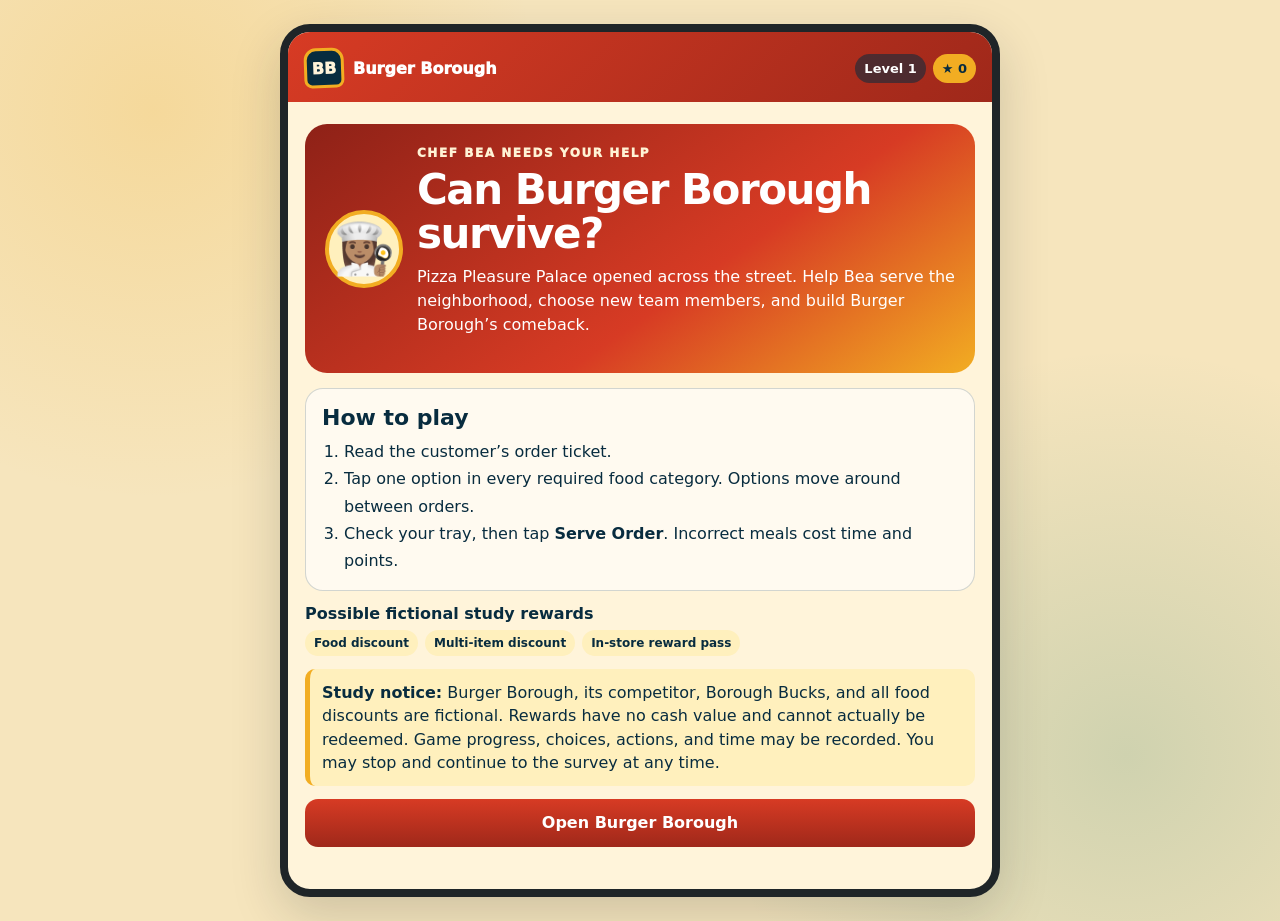
==== game-1.html @ b87ccbc0 "Add files via upload" ====
<!doctype html>
<html lang="en">
<head>
  <meta charset="utf-8">
  <meta name="viewport" content="width=device-width,initial-scale=1,viewport-fit=cover">
  <meta name="theme-color" content="#9f281a">
  <meta name="description" content="Burger Borough restaurant game">
  <meta name="robots" content="noindex,nofollow">
  <title>Burger Borough</title>
  <link rel="stylesheet" href="game.css?v=20261026-tap-v4">
</head>
<body>
  <main class="app-shell" aria-label="Burger Borough restaurant game">
    <header class="topbar">
      <span class="brand"><span class="brand-mark">BB</span><span>Burger Borough</span></span>
      <div class="top-stats">
        <span>Level <strong id="levelStat">1</strong></span>
        <span class="score-pill">★ <strong id="scoreStat">0</strong></span>
      </div>
    </header>
    <section id="screen" class="screen" aria-live="polite"></section>
  </main>
  <noscript>This game requires JavaScript.</noscript>
  <script>window.BB_PATH="game-1";window.BB_STORY=true;</script>
  <script src="game.js?v=20261026-tap-v4"></script>
</body>
</html>
---- game.css ----
:root{
  color-scheme:light;
  --ink:#082c3f;
  --cream:#fff4da;
  --paper:#fffaf0;
  --red:#d73b24;
  --red-dark:#9f281a;
  --teal:#0f746a;
  --teal-dark:#0a574f;
  --gold:#f2ad22;
  --green:#2c8b45;
  --green-soft:#e4f4e7;
  --blue-soft:#e7f4f7;
  --line:rgba(8,44,63,.18);
  --muted:#536b75;
  --shadow:0 18px 50px rgba(23,31,38,.18)
}
*{box-sizing:border-box}
html{background:#f6e5bd}
body{
  margin:0;
  min-height:100dvh;
  color:var(--ink);
  background:
    radial-gradient(circle at 12% 12%,rgba(242,173,34,.22),transparent 28%),
    radial-gradient(circle at 88% 82%,rgba(15,116,106,.17),transparent 30%),
    #f6e5bd;
  font-family:Inter,ui-rounded,"Segoe UI",system-ui,sans-serif
}
button{font:inherit;-webkit-tap-highlight-color:transparent}
.app-shell{
  width:min(100%,720px);
  min-height:100dvh;
  margin:0 auto;
  background:var(--cream);
  box-shadow:var(--shadow);
  display:grid;
  grid-template-rows:auto 1fr;
  overflow:hidden
}
.topbar{
  min-height:70px;
  padding:max(12px,env(safe-area-inset-top)) 16px 10px;
  color:#fff;
  background:linear-gradient(135deg,var(--red),var(--red-dark));
  display:flex;
  align-items:center;
  justify-content:space-between;
  gap:12px;
  position:sticky;
  top:0;
  z-index:20
}
.brand{display:flex;align-items:center;gap:9px;font-weight:950}
.brand-mark{
  width:40px;height:40px;border-radius:12px 12px 8px 8px;
  display:grid;place-items:center;color:var(--cream);background:var(--ink);
  border:3px solid var(--gold);transform:rotate(-2deg)
}
.top-stats{display:flex;align-items:center;gap:7px;font-size:13px;font-weight:900}
.top-stats>span{padding:7px 9px;border-radius:999px;background:rgba(8,44,63,.56);white-space:nowrap}
.score-pill{color:var(--ink)!important;background:var(--gold)!important}
.screen{padding:22px 17px 42px;overflow-y:auto}
h1,h2,h3,p{margin-top:0}
h1{margin-bottom:9px;font-size:clamp(28px,7vw,42px);line-height:1.05;letter-spacing:-.035em}
h2{font-size:22px}h3{font-size:17px}
.lede{font-size:17px;line-height:1.55}
.eyebrow{margin-bottom:6px;color:var(--red-dark);font-size:12px;font-weight:950;letter-spacing:.13em;text-transform:uppercase}
.eyebrow.light{color:#fff3d5}
.hero,.scene-card,.level-card,.panel{margin-bottom:15px;padding:20px;border-radius:22px}
.hero{color:#fff;background:linear-gradient(145deg,#8e2117,#d73b24 60%,#f2ad22)}
.scene-card,.level-card,.panel{background:var(--paper);color:var(--ink);border:1px solid var(--line)}
.hero p,.scene-card p,.level-card p,.panel p{line-height:1.5}
.story-hero{display:grid;grid-template-columns:auto 1fr;gap:14px;align-items:center}
.hero-character{width:78px;height:78px;display:grid;place-items:center;border-radius:50%;background:#fff0bd;border:4px solid var(--gold);font-size:50px}
.scene-characters,.candidate-avatars{display:flex;gap:8px;margin-bottom:12px}
.scene-characters span,.candidate-avatars span{width:60px;height:60px;display:grid;place-items:center;border-radius:50%;background:#fff0bd;border:3px solid var(--gold);font-size:37px}
.how-to{padding:16px;border:1px solid var(--line);border-radius:18px;background:var(--paper)}
.how-to h2{margin-bottom:8px}.how-to ol{margin:0;padding-left:22px;line-height:1.7}
.possibilities{margin:13px 0;display:flex;flex-wrap:wrap;gap:7px}.possibilities strong{width:100%}
.possibilities span{padding:6px 9px;border-radius:999px;background:#fff0bd;font-size:12px;font-weight:850}
.notice,.status{
  margin:13px 0;padding:12px;border-left:5px solid var(--gold);border-radius:10px;
  background:#fff0bd;line-height:1.45
}
.notice.error,.status.error{border-color:var(--red);background:#fde4dd}
.notice.success,.status.success{border-color:var(--green);background:var(--green-soft)}
.notice.info{border-color:var(--teal);background:var(--blue-soft)}
.primary,.secondary,.quiet,.choice,.option,.station-button{
  min-height:48px;border-radius:13px;font-weight:900;cursor:pointer
}
.primary{width:100%;padding:12px 16px;border:0;color:#fff;background:linear-gradient(180deg,var(--red),var(--red-dark))}
.primary:hover{filter:brightness(1.05)}
.secondary{width:100%;padding:11px;border:2px solid var(--teal);color:var(--ink);background:var(--paper)}
.secondary:hover,.choice:hover,.option:hover{background:#e8f6f0}
.quiet{width:100%;margin-top:12px;padding:10px;border:0;color:#5b6670;background:transparent;text-decoration:underline;font-size:13px}
.primary:disabled,.secondary:disabled,.option:disabled{opacity:.48;cursor:not-allowed}
.button-row{display:grid;grid-template-columns:1fr 1fr;gap:9px;margin-top:12px}
.choice-list{display:grid;gap:10px}
.choice{width:100%;padding:13px;border:2px solid var(--teal);background:var(--paper);color:var(--ink);text-align:left}
.choice strong,.choice small{display:block}.choice small{margin-top:5px;color:var(--muted);font-weight:600;line-height:1.4}
.candidate-grid{display:grid;grid-template-columns:1fr 1fr;gap:10px;margin:14px 0}
.candidate{
  min-height:215px;padding:14px;border:2px solid var(--line);border-radius:18px;background:var(--paper);
  color:var(--ink);text-align:left;cursor:pointer;display:flex;flex-direction:column;gap:7px
}
.candidate:hover{border-color:var(--teal);background:#edf8f5}.candidate .avatar{font-size:42px}.candidate strong{font-size:18px}
.candidate small{color:var(--muted);line-height:1.4}.candidate .idea{margin-top:auto;padding-top:9px;border-top:1px solid var(--line);font-size:13px;line-height:1.4}
.unlock-card,.results-hero,.character-strip,.campaign-card{
  display:flex;align-items:center;gap:12px;margin:13px 0;padding:13px;border-radius:16px;
  background:var(--paper);border:1px solid var(--line)
}
.unlock-card>span,.results-hero>span,.character-strip>span,.campaign-card>span{
  width:54px;height:54px;flex:0 0 54px;display:grid;place-items:center;border-radius:14px;background:#f7d7a7;font-size:32px
}
.unlock-card small,.unlock-card strong,.results-hero small,.results-hero strong,.character-strip small,.character-strip strong,.campaign-card small,.campaign-card strong{display:block}
.unlock-card small,.results-hero small,.character-strip small,.campaign-card small{color:var(--muted);line-height:1.35}
.character-strip{background:#fff0bd}.campaign-card{align-items:flex-start;background:#e8f6f0}
.metrics,.play-summary,.results-grid{display:grid;grid-template-columns:repeat(3,1fr);gap:9px;margin:13px 0}
.metrics>div,.play-summary>div,.results-grid>div{padding:11px;border-radius:14px;background:#f6ead0}
.metrics small,.metrics strong,.play-summary small,.play-summary strong,.results-grid small,.results-grid strong{display:block}
.metrics small,.play-summary small,.results-grid small{color:var(--muted);font-size:12px}.metrics strong,.play-summary strong,.results-grid strong{margin-top:3px;font-size:20px}
.results-grid{grid-template-columns:repeat(2,1fr)}
.progress-track{height:12px;margin:9px 0 15px;overflow:hidden;border-radius:999px;background:#e6d8ba}
.progress-fill{height:100%;background:linear-gradient(90deg,var(--gold),var(--red));transition:width .25s ease}
.rush-track{height:14px;margin:7px 0 14px;overflow:hidden;border:2px solid rgba(8,44,63,.2);border-radius:999px;background:#e9ddc6}
.rush-fill{height:100%;background:linear-gradient(90deg,var(--green),var(--gold),var(--red));transform-origin:left;transition:width 1s linear}
.rush-fill.late{background:var(--red)}
.counter-scene{margin:12px 0;padding:14px;border:4px solid #86502e;border-radius:20px;background:linear-gradient(#bde7f2 0 48%,#ead2a5 48% 70%,#9b623d 70%);overflow:hidden}
.queue-label{margin-bottom:8px;font-size:12px;font-weight:900;color:var(--ink)}
.customer-queue{display:flex;gap:8px;align-items:end;min-height:74px;overflow:hidden}
.queue-person{position:relative;min-width:48px;height:61px;display:grid;place-items:start center;padding-top:2px;border-radius:24px 24px 8px 8px;background:rgba(255,250,240,.9);font-size:34px;border:2px solid rgba(8,44,63,.15)}
.queue-person.current{min-width:62px;height:70px;border:4px solid var(--gold);font-size:40px;box-shadow:0 8px 18px rgba(8,44,63,.18)}
.queue-person.done{opacity:.3;filter:grayscale(1)}
.queue-person small{position:absolute;left:2px;right:2px;bottom:-1px;padding:2px;border-radius:5px;background:var(--ink);color:#fff;text-align:center;font-size:8px;font-weight:900;white-space:nowrap;overflow:hidden;text-overflow:ellipsis}
.ticket{position:relative;margin:13px 0;padding:17px 16px 15px;border:1px solid #c8b78d;background:#fffdf4;box-shadow:0 8px 18px rgba(8,44,63,.12);font-family:ui-monospace,"Cascadia Mono",monospace}
.ticket:before{content:"";position:absolute;left:0;right:0;top:-6px;height:10px;background:radial-gradient(circle at 5px 5px,transparent 5px,#fffdf4 5.5px) 0 0/10px 10px repeat-x}
.ticket-head{display:flex;justify-content:space-between;gap:12px;padding-bottom:9px;border-bottom:2px dashed #bdb49d;font-weight:900}
.ticket-items{margin:10px 0 0;padding:0;list-style:none}.ticket-items li{display:flex;justify-content:space-between;gap:12px;padding:5px 0;border-bottom:1px dotted #d6ccb2;font-size:13px;line-height:1.35}
.ticket-items span:last-child{text-align:right;font-weight:800}
.kitchen-heading{display:flex;align-items:end;justify-content:space-between;gap:10px;margin:17px 0 8px}.kitchen-heading h2{margin:0;font-size:19px}.kitchen-heading span{color:var(--muted);font-size:11px;text-align:right}
.station{margin:0 0 11px;padding:13px;border:1px solid var(--line);border-radius:17px;background:var(--paper)}
.station-title{display:flex;justify-content:space-between;gap:10px;align-items:center;margin-bottom:9px}.station-title h3{margin:0}.station-title span{font-size:25px}
.option-group{margin-top:9px}.option-label{display:block;margin-bottom:5px;color:var(--muted);font-size:11px;font-weight:950;letter-spacing:.06em;text-transform:uppercase}
.options{display:flex;flex-wrap:wrap;gap:7px}.option{min-height:41px;padding:8px 11px;border:2px solid #cabd9f;background:#fff;color:var(--ink);font-size:13px}
.option.selected{border-color:var(--teal);color:#fff;background:var(--teal);box-shadow:0 0 0 2px rgba(15,116,106,.16)}
.tray{margin:12px 0;padding:12px;border:3px solid #60696b;border-radius:16px;background:repeating-linear-gradient(135deg,#f0f1ed 0 14px,#e1e5df 14px 28px)}
.tray h3{margin-bottom:7px}.tray-items{display:flex;flex-wrap:wrap;gap:6px;min-height:32px}.tray-item{padding:5px 8px;border-radius:999px;background:#fff;color:var(--ink);font-size:11px;font-weight:800;box-shadow:0 2px 5px rgba(8,44,63,.15)}
.tray-empty{color:var(--muted);font-size:12px}
.complaint{border:3px solid var(--red);background:#fff0e8}.complaint-badge{display:inline-block;margin-bottom:8px;padding:5px 8px;border-radius:999px;color:#fff;background:var(--red);font-size:11px;font-weight:950;letter-spacing:.08em}
.cost-compare{display:grid;grid-template-columns:1fr 1fr;gap:9px;margin:12px 0}.cost-compare>div{padding:12px;border-radius:14px;background:#f6ead0}.cost-compare strong,.cost-compare small{display:block}.cost-compare strong{font-size:21px}.cost-compare small{color:var(--muted)}
.reward-pass{margin:18px 0;border:1px solid #c7c9c8;border-radius:12px;background:#fff;box-shadow:0 14px 30px rgba(8,44,63,.17);overflow:hidden}
.reward-pass.locked{padding:20px;text-align:center;filter:grayscale(.5)}
.pass-top{display:flex;justify-content:space-between;gap:10px;padding:12px 16px;color:#fff;background:#18373f;font-size:11px;letter-spacing:.08em}
.pass-body{padding:19px 18px 10px}.pass-body small{color:#7b1f18;font-weight:950;letter-spacing:.16em}.pass-body h2{margin:5px 0 6px;font-family:Georgia,serif;font-size:25px}
.barcode{width:78%;height:42px;margin:4px auto 7px;background:repeating-linear-gradient(90deg,#111 0 2px,#fff 2px 4px,#111 4px 5px,#fff 5px 8px,#111 8px 12px,#fff 12px 14px)}
.pass-code{text-align:center;font:700 12px ui-monospace,monospace;letter-spacing:.12em}.pass-terms{margin-top:12px;padding:9px 14px;border-top:1px solid #ddd;color:#666;text-align:center;font-size:9px;letter-spacing:.08em}
.sr-only{position:absolute;width:1px;height:1px;padding:0;margin:-1px;overflow:hidden;clip:rect(0,0,0,0);white-space:nowrap;border:0}
@media(max-width:560px){
  .brand>span:last-child{display:none}.topbar{padding-left:10px;padding-right:10px}.story-hero{grid-template-columns:1fr}.hero-character{width:64px;height:64px}.candidate-grid{grid-template-columns:1fr}.candidate{min-height:0}.metrics{grid-template-columns:repeat(3,1fr)}
}
@media(max-width:390px){.top-stats{font-size:11px}.play-summary strong,.metrics strong{font-size:16px}.screen{padding-left:12px;padding-right:12px}.button-row{grid-template-columns:1fr}.ticket-items li{display:block}.ticket-items span{display:block;text-align:left!important;margin-top:2px}}
@media(min-width:800px){body{padding:24px}.app-shell{min-height:calc(100vh - 48px);border:8px solid #1f2528;border-radius:30px}}
@media(prefers-reduced-motion:reduce){*{transition:none!important}}
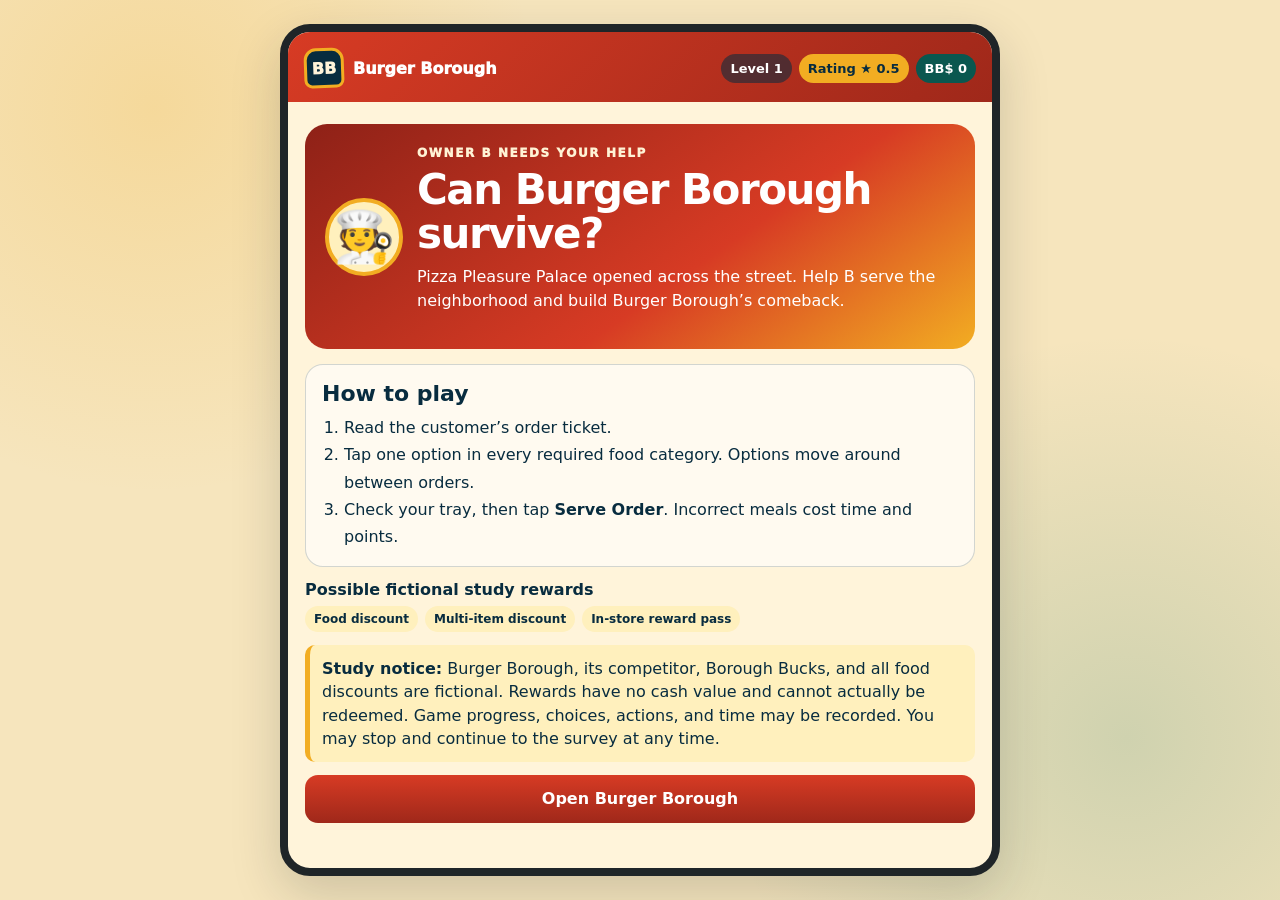
==== commit 86b35e29: "Update Burger Borough gameplay to v5" ====
--- a/game-1.html
+++ b/game-1.html
@@ -7,7 +7,7 @@
   <meta name="description" content="Burger Borough restaurant game">
   <meta name="robots" content="noindex,nofollow">
   <title>Burger Borough</title>
-  <link rel="stylesheet" href="game.css?v=20261026-tap-v4">
+  <link rel="stylesheet" href="game.css?v=20261027-resume-v5">
 </head>
 <body>
   <main class="app-shell" aria-label="Burger Borough restaurant game">
@@ -15,13 +15,14 @@
       <span class="brand"><span class="brand-mark">BB</span><span>Burger Borough</span></span>
       <div class="top-stats">
         <span>Level <strong id="levelStat">1</strong></span>
-        <span class="score-pill">★ <strong id="scoreStat">0</strong></span>
+        <span class="progress-pill"><span id="progressLabel">Rating</span> <strong id="progressStat">★ 0.5</strong></span>
+        <span class="bucks-pill">BB$ <strong id="bucksStat">0</strong></span>
       </div>
     </header>
     <section id="screen" class="screen" aria-live="polite"></section>
   </main>
   <noscript>This game requires JavaScript.</noscript>
   <script>window.BB_PATH="game-1";window.BB_STORY=true;</script>
-  <script src="game.js?v=20261026-tap-v4"></script>
+  <script src="game.js?v=20261027-resume-v5"></script>
 </body>
 </html>
--- a/game.css
+++ b/game.css
@@ -59,7 +59,8 @@
 }
 .top-stats{display:flex;align-items:center;gap:7px;font-size:13px;font-weight:900}
 .top-stats>span{padding:7px 9px;border-radius:999px;background:rgba(8,44,63,.56);white-space:nowrap}
-.score-pill{color:var(--ink)!important;background:var(--gold)!important}
+.progress-pill{color:var(--ink)!important;background:var(--gold)!important}
+.bucks-pill{background:var(--teal-dark)!important}
 .screen{padding:22px 17px 42px;overflow-y:auto}
 h1,h2,h3,p{margin-top:0}
 h1{margin-bottom:9px;font-size:clamp(28px,7vw,42px);line-height:1.05;letter-spacing:-.035em}
@@ -96,8 +97,17 @@
 .quiet{width:100%;margin-top:12px;padding:10px;border:0;color:#5b6670;background:transparent;text-decoration:underline;font-size:13px}
 .primary:disabled,.secondary:disabled,.option:disabled{opacity:.48;cursor:not-allowed}
 .button-row{display:grid;grid-template-columns:1fr 1fr;gap:9px;margin-top:12px}
+.exit-decision-grid{display:grid;grid-template-columns:1fr 1fr;gap:10px;margin:14px 0}
+.exit-decision{
+  width:100%;min-height:58px;padding:12px;border:2px solid var(--teal);border-radius:13px;
+  color:var(--ink);background:var(--paper);font-weight:900;cursor:pointer
+}
+.exit-decision:hover,.exit-decision:focus-visible{background:#e8f6f0;outline:3px solid rgba(15,116,106,.22);outline-offset:2px}
+.decision-note{color:var(--muted);font-size:13px;line-height:1.45}
 .choice-list{display:grid;gap:10px}
 .choice{width:100%;padding:13px;border:2px solid var(--teal);background:var(--paper);color:var(--ink);text-align:left}
+.choice.selected{color:#fff;background:var(--teal);box-shadow:0 0 0 3px rgba(15,116,106,.18)}
+.choice.selected small{color:#e8fffb}
 .choice strong,.choice small{display:block}.choice small{margin-top:5px;color:var(--muted);font-weight:600;line-height:1.4}
 .candidate-grid{display:grid;grid-template-columns:1fr 1fr;gap:10px;margin:14px 0}
 .candidate{
@@ -125,7 +135,13 @@
 .progress-fill{height:100%;background:linear-gradient(90deg,var(--gold),var(--red));transition:width .25s ease}
 .rush-track{height:14px;margin:7px 0 14px;overflow:hidden;border:2px solid rgba(8,44,63,.2);border-radius:999px;background:#e9ddc6}
 .rush-fill{height:100%;background:linear-gradient(90deg,var(--green),var(--gold),var(--red));transform-origin:left;transition:width 1s linear}
+.rush-fill.urgent{background:var(--red);animation:timerPulse .55s ease-in-out infinite alternate}
 .rush-fill.late{background:var(--red)}
+.timer-urgent{color:var(--red);animation:timerTextPulse .55s ease-in-out infinite alternate}
+.app-shell.timer-danger{box-shadow:0 0 0 6px rgba(215,59,36,.7),var(--shadow)}
+.app-shell.timer-danger .screen{box-shadow:inset 0 0 0 4px rgba(215,59,36,.28)}
+@keyframes timerPulse{from{opacity:1}to{opacity:.42}}
+@keyframes timerTextPulse{from{transform:scale(1)}to{transform:scale(1.12)}}
 .counter-scene{margin:12px 0;padding:14px;border:4px solid #86502e;border-radius:20px;background:linear-gradient(#bde7f2 0 48%,#ead2a5 48% 70%,#9b623d 70%);overflow:hidden}
 .queue-label{margin-bottom:8px;font-size:12px;font-weight:900;color:var(--ink)}
 .customer-queue{display:flex;gap:8px;align-items:end;min-height:74px;overflow:hidden}
@@ -134,8 +150,17 @@
 .queue-person.done{opacity:.3;filter:grayscale(1)}
 .queue-person small{position:absolute;left:2px;right:2px;bottom:-1px;padding:2px;border-radius:5px;background:var(--ink);color:#fff;text-align:center;font-size:8px;font-weight:900;white-space:nowrap;overflow:hidden;text-overflow:ellipsis}
 .ticket{position:relative;margin:13px 0;padding:17px 16px 15px;border:1px solid #c8b78d;background:#fffdf4;box-shadow:0 8px 18px rgba(8,44,63,.12);font-family:ui-monospace,"Cascadia Mono",monospace}
+.ticket-error{border:3px solid var(--red);background:#fff2ed}
+.error-flash{animation:errorFlash .65s ease}
+.error-shake{animation:errorShake .42s ease}
+.failure-hero{margin-bottom:16px;padding:24px;border-radius:22px;color:#fff;background:linear-gradient(145deg,#7d1d16,#d73b24 64%,#f2ad22);text-align:center;box-shadow:0 14px 28px rgba(159,40,26,.22)}
+.failure-icon{display:block;margin-bottom:8px;font-size:62px;line-height:1}.failure-hero h1{margin-bottom:10px}.failure-hero p:last-child{margin-bottom:0;line-height:1.5}
+@keyframes errorFlash{0%,100%{box-shadow:var(--shadow)}35%{box-shadow:0 0 0 8px rgba(215,59,36,.55),var(--shadow)}}
+@keyframes errorShake{0%,100%{transform:translateX(0)}20%{transform:translateX(-9px)}40%{transform:translateX(8px)}60%{transform:translateX(-6px)}80%{transform:translateX(4px)}}
 .ticket:before{content:"";position:absolute;left:0;right:0;top:-6px;height:10px;background:radial-gradient(circle at 5px 5px,transparent 5px,#fffdf4 5.5px) 0 0/10px 10px repeat-x}
 .ticket-head{display:flex;justify-content:space-between;gap:12px;padding-bottom:9px;border-bottom:2px dashed #bdb49d;font-weight:900}
+.ticket-jump{position:sticky;top:8px;z-index:9;display:block;margin:-5px 0 11px auto;padding:8px 11px;border:2px solid var(--teal);border-radius:999px;color:var(--ink);background:#fff;font-weight:900;cursor:pointer;box-shadow:0 5px 14px rgba(8,44,63,.15)}
+.ticket-jump:hover,.ticket-jump:focus-visible{background:#e8f6f0}
 .ticket-items{margin:10px 0 0;padding:0;list-style:none}.ticket-items li{display:flex;justify-content:space-between;gap:12px;padding:5px 0;border-bottom:1px dotted #d6ccb2;font-size:13px;line-height:1.35}
 .ticket-items span:last-child{text-align:right;font-weight:800}
 .kitchen-heading{display:flex;align-items:end;justify-content:space-between;gap:10px;margin:17px 0 8px}.kitchen-heading h2{margin:0;font-size:19px}.kitchen-heading span{color:var(--muted);font-size:11px;text-align:right}
@@ -159,6 +184,7 @@
 @media(max-width:560px){
   .brand>span:last-child{display:none}.topbar{padding-left:10px;padding-right:10px}.story-hero{grid-template-columns:1fr}.hero-character{width:64px;height:64px}.candidate-grid{grid-template-columns:1fr}.candidate{min-height:0}.metrics{grid-template-columns:repeat(3,1fr)}
 }
-@media(max-width:390px){.top-stats{font-size:11px}.play-summary strong,.metrics strong{font-size:16px}.screen{padding-left:12px;padding-right:12px}.button-row{grid-template-columns:1fr}.ticket-items li{display:block}.ticket-items span{display:block;text-align:left!important;margin-top:2px}}
+@media(max-width:470px){.top-stats{font-size:10px;gap:4px}.top-stats>span{padding:6px}.exit-decision-grid{grid-template-columns:1fr}}
+@media(max-width:390px){.play-summary strong,.metrics strong{font-size:16px}.screen{padding-left:12px;padding-right:12px}.button-row{grid-template-columns:1fr}.ticket-items li{display:block}.ticket-items span{display:block;text-align:left!important;margin-top:2px}}
 @media(min-width:800px){body{padding:24px}.app-shell{min-height:calc(100vh - 48px);border:8px solid #1f2528;border-radius:30px}}
-@media(prefers-reduced-motion:reduce){*{transition:none!important}}
+@media(prefers-reduced-motion:reduce){*{transition:none!important;animation:none!important}}
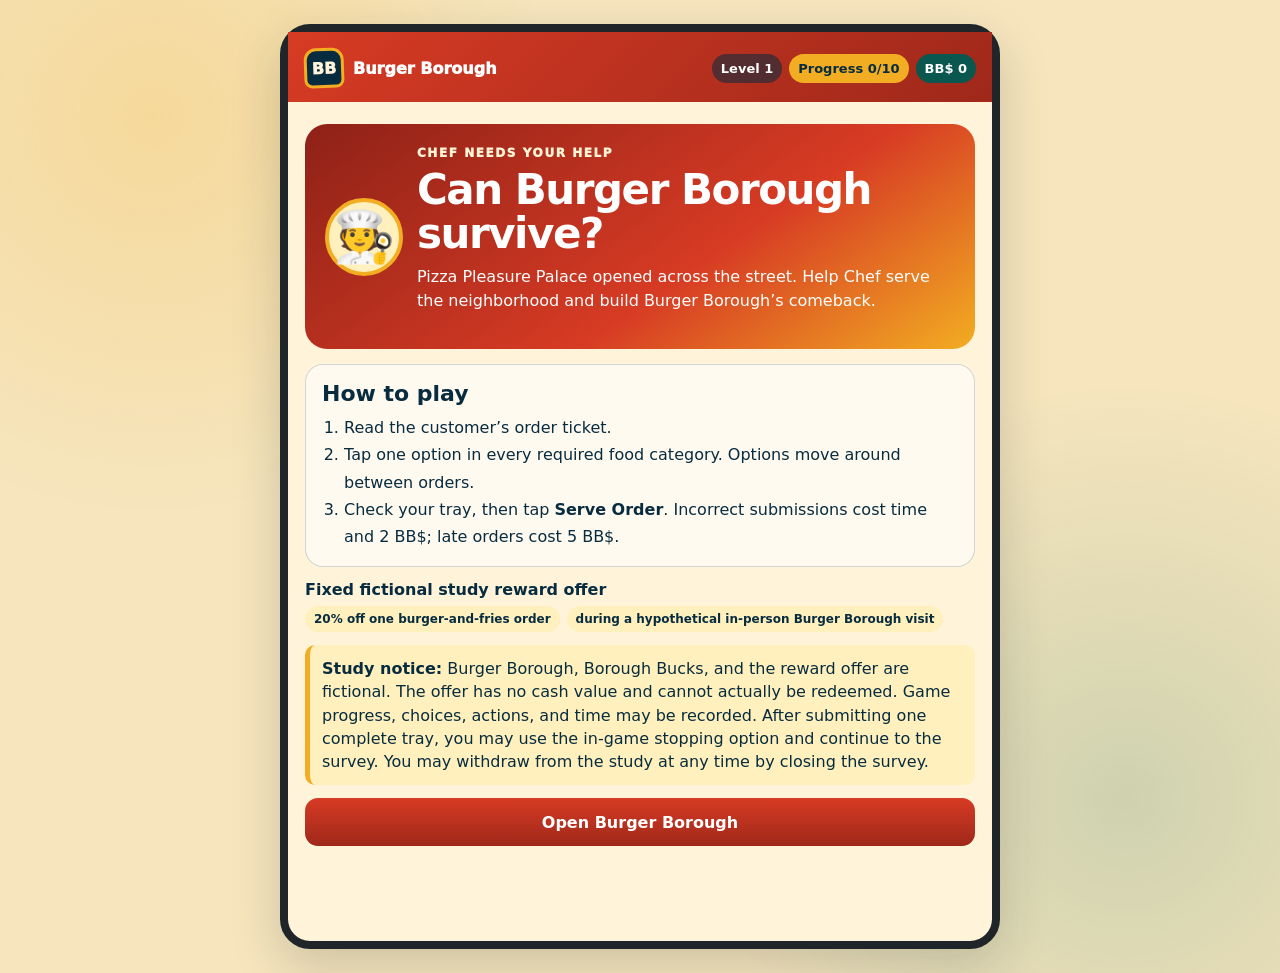
==== commit a342442e: "Add files via upload" ====
--- a/game-1.html
+++ b/game-1.html
@@ -7,22 +7,24 @@
   <meta name="description" content="Burger Borough restaurant game">
   <meta name="robots" content="noindex,nofollow">
   <title>Burger Borough</title>
-  <link rel="stylesheet" href="game.css?v=20261027-resume-v5">
+  <link rel="stylesheet" href="game.css?v=20261102-thesis-instrument-v9-1-json">
 </head>
 <body>
   <main class="app-shell" aria-label="Burger Borough restaurant game">
     <header class="topbar">
       <span class="brand"><span class="brand-mark">BB</span><span>Burger Borough</span></span>
       <div class="top-stats">
+        <button id="pauseButton" class="pause-button" data-action="pause" type="button" hidden>⏸ Pause</button>
         <span>Level <strong id="levelStat">1</strong></span>
-        <span class="progress-pill"><span id="progressLabel">Rating</span> <strong id="progressStat">★ 0.5</strong></span>
+        <span class="progress-pill"><span id="progressLabel">Progress</span> <strong id="progressStat">0/10</strong></span>
         <span class="bucks-pill">BB$ <strong id="bucksStat">0</strong></span>
       </div>
     </header>
     <section id="screen" class="screen" aria-live="polite"></section>
+    <footer id="serveDock" class="serve-dock" aria-label="Serving controls" hidden></footer>
   </main>
   <noscript>This game requires JavaScript.</noscript>
   <script>window.BB_PATH="game-1";window.BB_STORY=true;</script>
-  <script src="game.js?v=20261027-resume-v5"></script>
+  <script src="game.js?v=20261102-thesis-instrument-v9-1-json"></script>
 </body>
 </html>
--- a/game.css
+++ b/game.css
@@ -35,8 +35,8 @@
   background:var(--cream);
   box-shadow:var(--shadow);
   display:grid;
-  grid-template-rows:auto 1fr;
-  overflow:hidden
+  grid-template-rows:auto auto auto;
+  overflow:visible
 }
 .topbar{
   min-height:70px;
@@ -59,9 +59,11 @@
 }
 .top-stats{display:flex;align-items:center;gap:7px;font-size:13px;font-weight:900}
 .top-stats>span{padding:7px 9px;border-radius:999px;background:rgba(8,44,63,.56);white-space:nowrap}
+.pause-button{min-height:34px;padding:6px 9px;border:2px solid rgba(255,255,255,.75);border-radius:999px;color:#fff;background:rgba(8,44,63,.48);font-weight:900;cursor:pointer;white-space:nowrap}
+.pause-button:hover,.pause-button:focus-visible{background:var(--ink);outline:3px solid rgba(255,255,255,.28);outline-offset:2px}
 .progress-pill{color:var(--ink)!important;background:var(--gold)!important}
 .bucks-pill{background:var(--teal-dark)!important}
-.screen{padding:22px 17px 42px;overflow-y:auto}
+.screen{padding:22px 17px 42px;overflow:visible;scroll-behavior:smooth}
 h1,h2,h3,p{margin-top:0}
 h1{margin-bottom:9px;font-size:clamp(28px,7vw,42px);line-height:1.05;letter-spacing:-.035em}
 h2{font-size:22px}h3{font-size:17px}
@@ -116,16 +118,41 @@
 }
 .candidate:hover{border-color:var(--teal);background:#edf8f5}.candidate .avatar{font-size:42px}.candidate strong{font-size:18px}
 .candidate small{color:var(--muted);line-height:1.4}.candidate .idea{margin-top:auto;padding-top:9px;border-top:1px solid var(--line);font-size:13px;line-height:1.4}
-.unlock-card,.results-hero,.character-strip,.campaign-card{
+.candidate.selected{border-color:var(--teal);background:#e1f4ef;box-shadow:0 0 0 3px rgba(15,116,106,.18)}
+.candidate.selected:after{content:"Selected";align-self:flex-start;padding:4px 7px;border-radius:999px;color:#fff;background:var(--teal);font-size:10px;font-weight:950;letter-spacing:.07em;text-transform:uppercase}
+.choice-heading{display:flex;align-items:end;justify-content:space-between;gap:12px;margin:16px 0 8px}.choice-heading h2{margin:0}.choice-heading span{max-width:310px;color:var(--muted);font-size:11px;line-height:1.35;text-align:right}
+.neutral-plan{min-height:170px}.plan-number{align-self:flex-start;padding:5px 8px;border-radius:999px;color:#fff;background:var(--teal);font-size:11px;font-weight:950;letter-spacing:.07em;text-transform:uppercase}
+.brief-layout{margin:-8px 0 0}
+.brief-story{display:grid;grid-template-columns:auto minmax(0,1fr);align-items:start;gap:12px;margin-bottom:8px;padding:13px 14px;border-radius:17px}
+.brief-story-neutral{background:var(--paper)}
+.brief-story .scene-characters{margin:0}.brief-story .scene-characters span{width:48px;height:48px;border-width:2px;font-size:29px}
+.brief-story-copy h1{margin-bottom:5px;font-size:clamp(25px,5vw,34px);line-height:1.02}
+.brief-story-copy p{margin-bottom:5px;font-size:14px;line-height:1.35}.brief-story-copy p:last-child{margin-bottom:0}
+.brief-selection{padding-top:5px;border-top:1px solid var(--line)}
+.brief-layout .choice-heading{margin:7px 0 5px}.brief-layout .choice-heading h2{font-size:19px}
+.brief-layout .candidate-grid{gap:8px;margin:0 0 8px}
+.brief-layout .candidate{min-height:0;padding:10px 11px;gap:3px;border-radius:15px}
+.brief-layout .candidate .avatar{font-size:32px;line-height:1}.brief-layout .candidate strong{font-size:16px}
+.brief-layout .candidate small{font-size:13px;line-height:1.3}
+.brief-layout .candidate .idea{margin-top:3px;padding-top:5px;font-size:13px;line-height:1.3}
+.brief-layout .candidate.selected:after{padding:3px 6px;font-size:9px}
+.brief-layout .unlock-card{margin:7px 0;padding:8px 10px;border-radius:14px}
+.brief-layout .unlock-card>span{width:42px;height:42px;flex-basis:42px;font-size:25px}
+.brief-layout .unlock-card small{font-size:11px}.brief-layout .unlock-card strong{font-size:15px}
+.brief-start{min-height:44px;padding:9px 14px}.brief-layout .quiet{margin-top:5px;padding:7px}
+.unlock-card,.results-hero,.character-strip,.outcome-card{
   display:flex;align-items:center;gap:12px;margin:13px 0;padding:13px;border-radius:16px;
   background:var(--paper);border:1px solid var(--line)
 }
-.unlock-card>span,.results-hero>span,.character-strip>span,.campaign-card>span{
+.unlock-card>span,.results-hero>span,.character-strip>span,.outcome-card>span{
   width:54px;height:54px;flex:0 0 54px;display:grid;place-items:center;border-radius:14px;background:#f7d7a7;font-size:32px
 }
-.unlock-card small,.unlock-card strong,.results-hero small,.results-hero strong,.character-strip small,.character-strip strong,.campaign-card small,.campaign-card strong{display:block}
-.unlock-card small,.results-hero small,.character-strip small,.campaign-card small{color:var(--muted);line-height:1.35}
-.character-strip{background:#fff0bd}.campaign-card{align-items:flex-start;background:#e8f6f0}
+.unlock-card small,.unlock-card strong,.results-hero small,.results-hero strong,.character-strip small,.character-strip strong,.outcome-card small,.outcome-card strong{display:block}
+.unlock-card small,.results-hero small,.character-strip small,.outcome-card small{color:var(--muted);line-height:1.35}
+.character-strip{background:#fff0bd}.outcome-card{align-items:flex-start;background:#e8f6f0}
+.outcome-card.neutral{background:var(--blue-soft)}
+.milestone-card{margin:13px 0;padding:15px;border:2px solid var(--gold);border-radius:17px;background:#fff8df}.milestone-card ul{margin:8px 0 0;padding:0;list-style:none;display:grid;gap:8px}.milestone-card li{display:grid;grid-template-columns:70px 1fr;gap:9px;align-items:start}.milestone-card li strong{color:var(--red-dark)}.milestone-card li span{line-height:1.4}
+.pause-panel{max-width:560px;margin:20px auto;padding:26px;border:2px solid var(--teal);border-radius:24px;background:var(--paper);text-align:center;box-shadow:var(--shadow)}.pause-icon{display:block;margin-bottom:8px;font-size:58px}.pause-panel p{line-height:1.5}
 .metrics,.play-summary,.results-grid{display:grid;grid-template-columns:repeat(3,1fr);gap:9px;margin:13px 0}
 .metrics>div,.play-summary>div,.results-grid>div{padding:11px;border-radius:14px;background:#f6ead0}
 .metrics small,.metrics strong,.play-summary small,.play-summary strong,.results-grid small,.results-grid strong{display:block}
@@ -159,10 +186,18 @@
 @keyframes errorShake{0%,100%{transform:translateX(0)}20%{transform:translateX(-9px)}40%{transform:translateX(8px)}60%{transform:translateX(-6px)}80%{transform:translateX(4px)}}
 .ticket:before{content:"";position:absolute;left:0;right:0;top:-6px;height:10px;background:radial-gradient(circle at 5px 5px,transparent 5px,#fffdf4 5.5px) 0 0/10px 10px repeat-x}
 .ticket-head{display:flex;justify-content:space-between;gap:12px;padding-bottom:9px;border-bottom:2px dashed #bdb49d;font-weight:900}
-.ticket-jump{position:sticky;top:8px;z-index:9;display:block;margin:-5px 0 11px auto;padding:8px 11px;border:2px solid var(--teal);border-radius:999px;color:var(--ink);background:#fff;font-weight:900;cursor:pointer;box-shadow:0 5px 14px rgba(8,44,63,.15)}
-.ticket-jump:hover,.ticket-jump:focus-visible{background:#e8f6f0}
-.ticket-items{margin:10px 0 0;padding:0;list-style:none}.ticket-items li{display:flex;justify-content:space-between;gap:12px;padding:5px 0;border-bottom:1px dotted #d6ccb2;font-size:13px;line-height:1.35}
-.ticket-items span:last-child{text-align:right;font-weight:800}
+.ticket-meta{display:flex;align-items:center;justify-content:flex-end;gap:8px}
+.ticket-toggle{padding:5px 8px;border:1px solid var(--teal);border-radius:999px;color:var(--teal-dark);background:#fff;font-family:Inter,ui-rounded,"Segoe UI",system-ui,sans-serif;font-size:10px;font-weight:900;cursor:pointer;white-space:nowrap}
+.ticket-toggle:hover,.ticket-toggle:focus-visible{color:#fff;background:var(--teal-dark);outline:2px solid rgba(15,116,106,.18);outline-offset:2px}
+.ticket.collapsed{padding-bottom:11px}.ticket.collapsed .ticket-head{padding-bottom:0;border-bottom:0}
+.ticket-items{margin:10px 0 0;padding:0;list-style:none}
+.ticket-items li{
+  display:grid;grid-template-columns:minmax(190px,.85fr) minmax(0,1.65fr);align-items:center;gap:16px;
+  min-width:0;padding:7px 0;border-bottom:1px dotted #d6ccb2;font-size:13px;line-height:1.35
+}
+.ticket-items li>span:first-child{min-width:0;white-space:nowrap}
+.ticket-items span:last-child{min-width:0;text-align:right;font-weight:800}
+.ticket{position:sticky;top:76px;z-index:16;box-shadow:0 10px 24px rgba(8,44,63,.2)}
 .kitchen-heading{display:flex;align-items:end;justify-content:space-between;gap:10px;margin:17px 0 8px}.kitchen-heading h2{margin:0;font-size:19px}.kitchen-heading span{color:var(--muted);font-size:11px;text-align:right}
 .station{margin:0 0 11px;padding:13px;border:1px solid var(--line);border-radius:17px;background:var(--paper)}
 .station-title{display:flex;justify-content:space-between;gap:10px;align-items:center;margin-bottom:9px}.station-title h3{margin:0}.station-title span{font-size:25px}
@@ -172,8 +207,33 @@
 .tray{margin:12px 0;padding:12px;border:3px solid #60696b;border-radius:16px;background:repeating-linear-gradient(135deg,#f0f1ed 0 14px,#e1e5df 14px 28px)}
 .tray h3{margin-bottom:7px}.tray-items{display:flex;flex-wrap:wrap;gap:6px;min-height:32px}.tray-item{padding:5px 8px;border-radius:999px;background:#fff;color:var(--ink);font-size:11px;font-weight:800;box-shadow:0 2px 5px rgba(8,44,63,.15)}
 .tray-empty{color:var(--muted);font-size:12px}
-.complaint{border:3px solid var(--red);background:#fff0e8}.complaint-badge{display:inline-block;margin-bottom:8px;padding:5px 8px;border-radius:999px;color:#fff;background:var(--red);font-size:11px;font-weight:950;letter-spacing:.08em}
-.cost-compare{display:grid;grid-template-columns:1fr 1fr;gap:9px;margin:12px 0}.cost-compare>div{padding:12px;border-radius:14px;background:#f6ead0}.cost-compare strong,.cost-compare small{display:block}.cost-compare strong{font-size:21px}.cost-compare small{color:var(--muted)}
+.serve-dock{
+  position:relative;z-index:18;display:grid;grid-template-columns:minmax(105px,.75fr) minmax(170px,1.25fr);
+  align-items:center;gap:10px;padding:10px 14px max(10px,env(safe-area-inset-bottom));
+  border-top:2px solid rgba(8,44,63,.2);background:rgba(255,250,240,.98);
+  box-shadow:0 -10px 24px rgba(8,44,63,.16)
+}
+.serve-dock[hidden]{display:none}
+.serve-dock-copy{min-width:0}.serve-dock-copy strong,.serve-dock-copy small{display:block}
+.serve-dock-copy strong{font-size:14px}.serve-dock-copy small{margin-top:2px;color:var(--muted);font-size:11px;line-height:1.25}
+.serve-dock-copy.error strong,.serve-dock-copy.error small{color:var(--red-dark)}
+.serve-dock .primary{min-height:46px}
+.dock-timer{white-space:nowrap}
+.serve-dock-extra{grid-column:1/-1}
+.order-tools{margin-top:2px;border-top:1px solid var(--line)}
+.order-tools summary{padding:11px 6px 5px;color:var(--muted);font-size:12px;font-weight:900;text-align:center;cursor:pointer}
+.order-tools summary:hover,.order-tools summary:focus-visible{color:var(--teal-dark);outline:none;text-decoration:underline}
+.order-tools p{margin:8px 0 0;color:var(--muted);font-size:11px;line-height:1.4;text-align:center}
+.order-tools .button-row{margin-top:8px}
+.order-tools .secondary{min-height:40px;padding:8px;font-size:12px}
+.order-tools .warning-action{border-color:#a44a32;color:#7d291a}
+.play-secondary-controls{margin-top:10px}
+.play-secondary-controls .quiet{margin-top:7px}
+.screen{padding-bottom:95px}
+.serve-dock{
+  position:fixed;left:50%;bottom:0;width:min(100%,720px);transform:translateX(-50%);
+  border-radius:18px 18px 0 0
+}
 .reward-pass{margin:18px 0;border:1px solid #c7c9c8;border-radius:12px;background:#fff;box-shadow:0 14px 30px rgba(8,44,63,.17);overflow:hidden}
 .reward-pass.locked{padding:20px;text-align:center;filter:grayscale(.5)}
 .pass-top{display:flex;justify-content:space-between;gap:10px;padding:12px 16px;color:#fff;background:#18373f;font-size:11px;letter-spacing:.08em}
@@ -182,9 +242,14 @@
 .pass-code{text-align:center;font:700 12px ui-monospace,monospace;letter-spacing:.12em}.pass-terms{margin-top:12px;padding:9px 14px;border-top:1px solid #ddd;color:#666;text-align:center;font-size:9px;letter-spacing:.08em}
 .sr-only{position:absolute;width:1px;height:1px;padding:0;margin:-1px;overflow:hidden;clip:rect(0,0,0,0);white-space:nowrap;border:0}
 @media(max-width:560px){
-  .brand>span:last-child{display:none}.topbar{padding-left:10px;padding-right:10px}.story-hero{grid-template-columns:1fr}.hero-character{width:64px;height:64px}.candidate-grid{grid-template-columns:1fr}.candidate{min-height:0}.metrics{grid-template-columns:repeat(3,1fr)}
-}
-@media(max-width:470px){.top-stats{font-size:10px;gap:4px}.top-stats>span{padding:6px}.exit-decision-grid{grid-template-columns:1fr}}
-@media(max-width:390px){.play-summary strong,.metrics strong{font-size:16px}.screen{padding-left:12px;padding-right:12px}.button-row{grid-template-columns:1fr}.ticket-items li{display:block}.ticket-items span{display:block;text-align:left!important;margin-top:2px}}
-@media(min-width:800px){body{padding:24px}.app-shell{min-height:calc(100vh - 48px);border:8px solid #1f2528;border-radius:30px}}
+  .brand>span:last-child{display:none}.topbar{padding-left:10px;padding-right:10px}.story-hero{grid-template-columns:1fr}.hero-character{width:64px;height:64px}.candidate-grid{grid-template-columns:1fr}.candidate{min-height:0}.metrics{grid-template-columns:repeat(3,1fr)}.choice-heading{display:block}.choice-heading span{display:block;margin-top:5px;text-align:left}.brief-story{grid-template-columns:1fr}.brief-story .scene-characters{display:none}
+}
+@media(max-width:560px){.ticket-items li{grid-template-columns:1fr;gap:3px;align-items:start}.ticket-items span:last-child{text-align:left}}
+@media(max-width:470px){.top-stats{font-size:10px;gap:4px}.top-stats>span{padding:6px}.pause-button{padding:5px 7px;font-size:10px}.exit-decision-grid{grid-template-columns:1fr}}
+@media(max-width:390px){.play-summary strong,.metrics strong{font-size:16px}.screen{padding-left:12px;padding-right:12px}.button-row{grid-template-columns:1fr}}
+@media(max-width:390px){.serve-dock{grid-template-columns:100px 1fr;padding-left:10px;padding-right:10px}.serve-dock-copy strong{font-size:12px}.serve-dock-copy small{font-size:10px}}
+body.embedded{min-height:0;background:var(--cream)}
+body.embedded .app-shell{min-height:0;box-shadow:none}
+@media(min-width:800px){body{padding:24px}.app-shell{min-height:calc(100dvh - 48px);border:8px solid #1f2528;border-radius:30px}body.embedded{padding:0}body.embedded .app-shell{min-height:0;border:0;border-radius:0}}
+@media(min-width:800px){body:not(.embedded) .serve-dock{bottom:24px;border-radius:18px}}
 @media(prefers-reduced-motion:reduce){*{transition:none!important;animation:none!important}}
